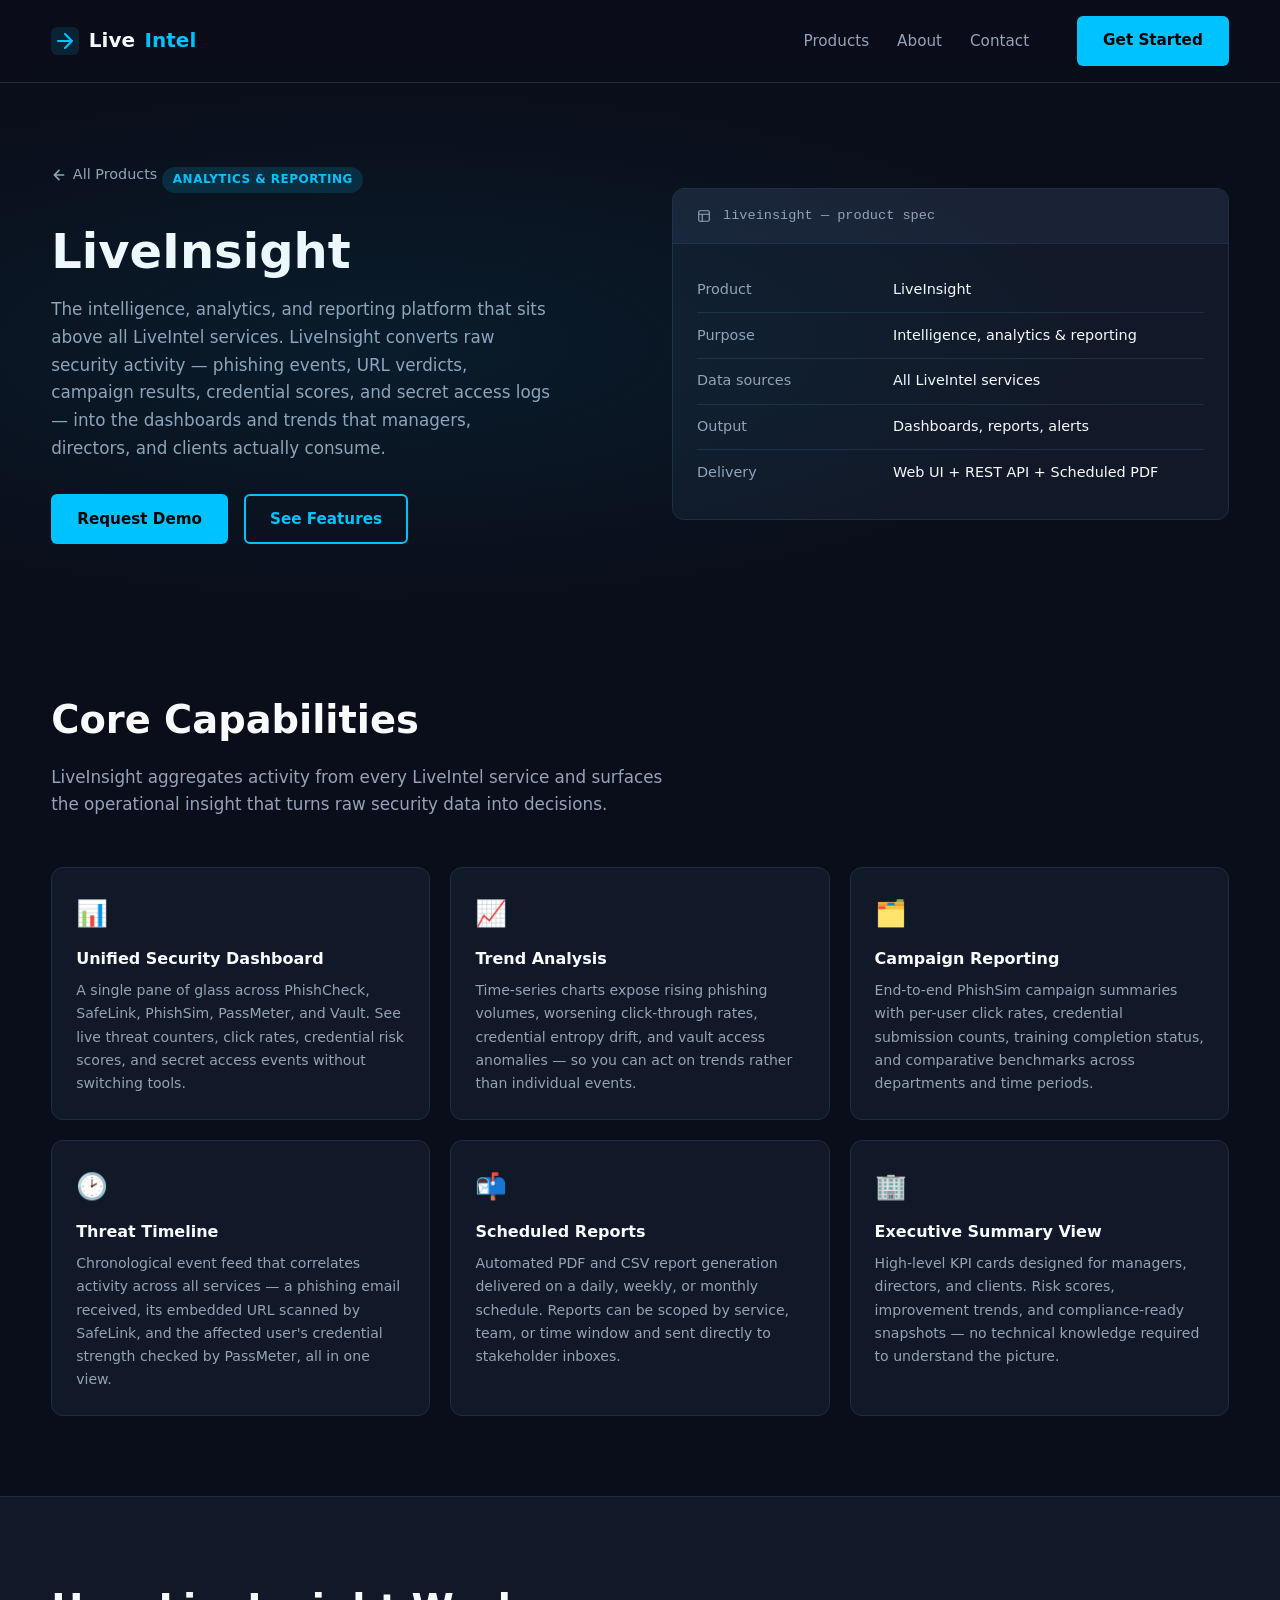
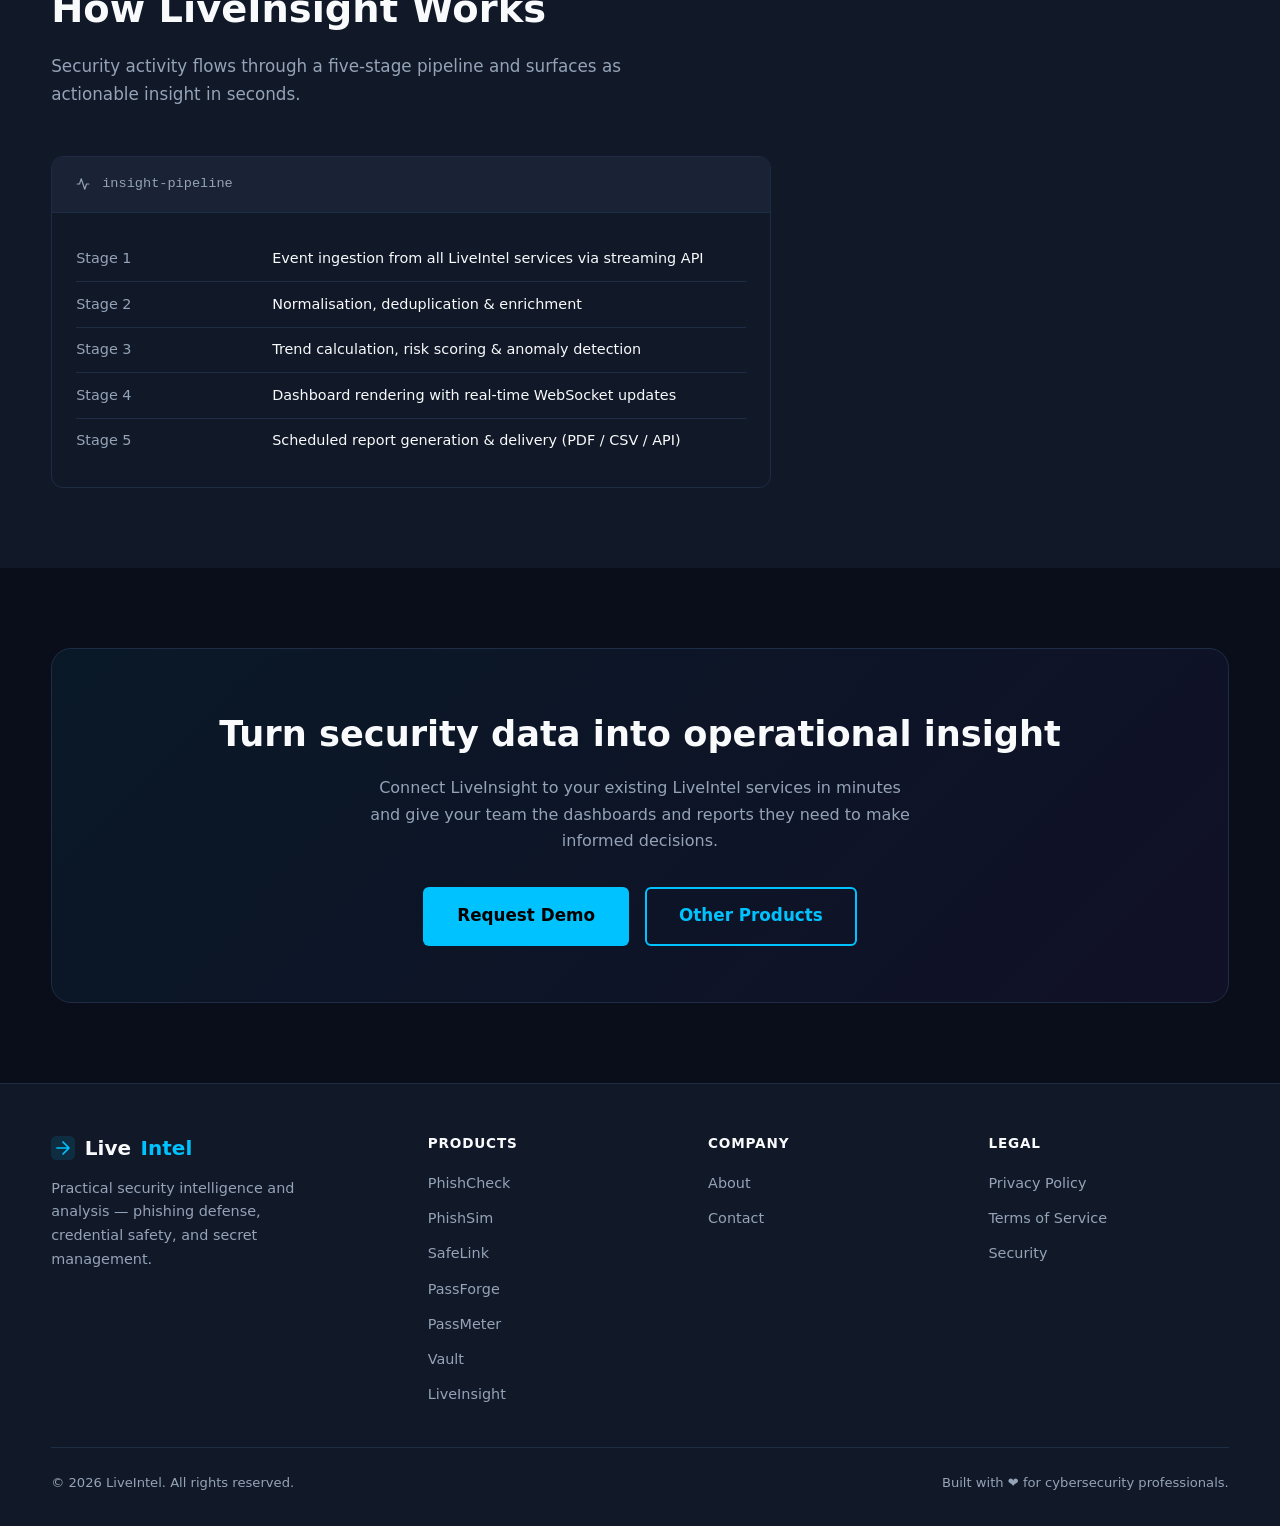
==== products/liveinsight.html @ db3610fa "Plan: apply marketing framework (three-layer architecture) Co-authored-by: tqtran <2010625+tqtran@us" ====
<!DOCTYPE html>
<html lang="en">
<head>
  <meta charset="UTF-8" />
  <meta name="viewport" content="width=device-width, initial-scale=1.0" />
  <meta name="description" content="LiveInsight — Intelligence, analytics, and reporting platform that sits above LiveIntel services and converts security activity into meaningful operational insight." />
  <title>LiveInsight | LiveIntel</title>
  <link rel="stylesheet" href="../css/styles.css" />
  <style>
    .fade-in { opacity: 0; transform: translateY(20px); transition: opacity .5s ease, transform .5s ease; }
    .fade-in.visible { opacity: 1; transform: none; }
  </style>
</head>
<body>

<!-- HEADER -->
<header class="site-header">
  <div class="container">
    <nav class="nav" aria-label="Main navigation">
      <a href="../index.html" class="nav-logo" aria-label="LiveIntel home">
        <svg width="28" height="28" viewBox="0 0 28 28" fill="none" aria-hidden="true">
          <rect width="28" height="28" rx="6" fill="#00c2ff" fill-opacity=".12"/>
          <path d="M7 14h14M14 7l7 7-7 7" stroke="#00c2ff" stroke-width="2" stroke-linecap="round" stroke-linejoin="round"/>
        </svg>
        Live<span>Intel</span>
      </a>
      <button class="nav-toggle" aria-controls="nav-links" aria-expanded="false" aria-label="Toggle navigation">
        <span></span><span></span><span></span>
      </button>
      <ul class="nav-links" id="nav-links" role="list">
        <li><a href="../index.html#products">Products</a></li>
        <li><a href="../index.html#about">About</a></li>
        <li><a href="../index.html#contact">Contact</a></li>
      </ul>
      <a href="../index.html#contact" class="btn btn-primary nav-cta">Get Started</a>
    </nav>
  </div>
</header>

<main>

  <!-- PRODUCT HERO -->
  <section class="product-hero" aria-labelledby="li-title">
    <div class="container">
      <div class="product-hero-inner">
        <div>
          <a href="../index.html#products" class="product-hero-back">
            <svg width="16" height="16" viewBox="0 0 24 24" fill="none" stroke="currentColor" stroke-width="2.5" stroke-linecap="round" stroke-linejoin="round" aria-hidden="true"><path d="M19 12H5M12 19l-7-7 7-7"/></svg>
            All Products
          </a>
          <span class="badge badge-blue">Analytics &amp; Reporting</span>
          <h1 class="product-hero-title" id="li-title">LiveInsight</h1>
          <p class="product-hero-desc">
            The intelligence, analytics, and reporting platform that sits above all
            LiveIntel services. LiveInsight converts raw security activity —
            phishing events, URL verdicts, campaign results, credential scores, and
            secret access logs — into the dashboards and trends that managers,
            directors, and clients actually consume.
          </p>
          <div style="display:flex; gap:1rem; flex-wrap:wrap;">
            <a href="../index.html#contact" class="btn btn-primary">Request Demo</a>
            <a href="#features" class="btn btn-outline">See Features</a>
          </div>
        </div>

        <!-- Mini spec card -->
        <div class="spec-box fade-in">
          <div class="spec-box-header">
            <svg width="14" height="14" viewBox="0 0 24 24" fill="none" stroke="currentColor" stroke-width="2" stroke-linecap="round" stroke-linejoin="round" aria-hidden="true"><rect x="3" y="3" width="18" height="18" rx="2"/><path d="M3 9h18M9 21V9"/></svg>
            liveinsight — product spec
          </div>
          <div class="spec-box-body">
            <div class="spec-row"><span class="spec-key">Product</span><span class="spec-val">LiveInsight</span></div>
            <div class="spec-row"><span class="spec-key">Purpose</span><span class="spec-val">Intelligence, analytics &amp; reporting</span></div>
            <div class="spec-row"><span class="spec-key">Data sources</span><span class="spec-val">All LiveIntel services</span></div>
            <div class="spec-row"><span class="spec-key">Output</span><span class="spec-val">Dashboards, reports, alerts</span></div>
            <div class="spec-row"><span class="spec-key">Delivery</span><span class="spec-val">Web UI + REST API + Scheduled PDF</span></div>
          </div>
        </div>
      </div>
    </div>
  </section>

  <!-- FEATURES -->
  <section class="section" id="features" aria-labelledby="features-heading">
    <div class="container">
      <h2 class="section-title fade-in" id="features-heading">Core Capabilities</h2>
      <p class="section-subtitle fade-in">
        LiveInsight aggregates activity from every LiveIntel service and surfaces
        the operational insight that turns raw security data into decisions.
      </p>

      <div class="features-grid">

        <div class="feature-card fade-in">
          <div class="feature-icon" aria-hidden="true">📊</div>
          <h3 class="feature-title">Unified Security Dashboard</h3>
          <p class="feature-desc">
            A single pane of glass across PhishCheck, SafeLink, PhishSim,
            PassMeter, and Vault. See live threat counters, click rates,
            credential risk scores, and secret access events without switching tools.
          </p>
        </div>

        <div class="feature-card fade-in">
          <div class="feature-icon" aria-hidden="true">📈</div>
          <h3 class="feature-title">Trend Analysis</h3>
          <p class="feature-desc">
            Time-series charts expose rising phishing volumes, worsening
            click-through rates, credential entropy drift, and vault access
            anomalies — so you can act on trends rather than individual events.
          </p>
        </div>

        <div class="feature-card fade-in">
          <div class="feature-icon" aria-hidden="true">🗂️</div>
          <h3 class="feature-title">Campaign Reporting</h3>
          <p class="feature-desc">
            End-to-end PhishSim campaign summaries with per-user click rates,
            credential submission counts, training completion status, and
            comparative benchmarks across departments and time periods.
          </p>
        </div>

        <div class="feature-card fade-in">
          <div class="feature-icon" aria-hidden="true">🕑</div>
          <h3 class="feature-title">Threat Timeline</h3>
          <p class="feature-desc">
            Chronological event feed that correlates activity across all services —
            a phishing email received, its embedded URL scanned by SafeLink, and
            the affected user's credential strength checked by PassMeter, all in one view.
          </p>
        </div>

        <div class="feature-card fade-in">
          <div class="feature-icon" aria-hidden="true">📬</div>
          <h3 class="feature-title">Scheduled Reports</h3>
          <p class="feature-desc">
            Automated PDF and CSV report generation delivered on a daily, weekly,
            or monthly schedule. Reports can be scoped by service, team, or time
            window and sent directly to stakeholder inboxes.
          </p>
        </div>

        <div class="feature-card fade-in">
          <div class="feature-icon" aria-hidden="true">🏢</div>
          <h3 class="feature-title">Executive Summary View</h3>
          <p class="feature-desc">
            High-level KPI cards designed for managers, directors, and clients.
            Risk scores, improvement trends, and compliance-ready snapshots
            — no technical knowledge required to understand the picture.
          </p>
        </div>

      </div>
    </div>
  </section>

  <!-- HOW IT WORKS -->
  <section class="section" style="background:var(--clr-surface); border-top:1px solid var(--clr-border);" aria-labelledby="how-heading">
    <div class="container">
      <h2 class="section-title fade-in" id="how-heading">How LiveInsight Works</h2>
      <p class="section-subtitle fade-in">Security activity flows through a five-stage pipeline and surfaces as actionable insight in seconds.</p>

      <div class="spec-box fade-in" style="max-width:720px;">
        <div class="spec-box-header">
          <svg width="14" height="14" viewBox="0 0 24 24" fill="none" stroke="currentColor" stroke-width="2" stroke-linecap="round" stroke-linejoin="round" aria-hidden="true"><polyline points="22 12 18 12 15 21 9 3 6 12 2 12"/></svg>
          insight-pipeline
        </div>
        <div class="spec-box-body">
          <div class="spec-row"><span class="spec-key">Stage 1</span><span class="spec-val">Event ingestion from all LiveIntel services via streaming API</span></div>
          <div class="spec-row"><span class="spec-key">Stage 2</span><span class="spec-val">Normalisation, deduplication &amp; enrichment</span></div>
          <div class="spec-row"><span class="spec-key">Stage 3</span><span class="spec-val">Trend calculation, risk scoring &amp; anomaly detection</span></div>
          <div class="spec-row"><span class="spec-key">Stage 4</span><span class="spec-val">Dashboard rendering with real-time WebSocket updates</span></div>
          <div class="spec-row"><span class="spec-key">Stage 5</span><span class="spec-val">Scheduled report generation &amp; delivery (PDF / CSV / API)</span></div>
        </div>
      </div>
    </div>
  </section>

  <!-- CTA -->
  <section class="section" aria-labelledby="cta-heading">
    <div class="container">
      <div class="cta-banner fade-in">
        <h2 class="cta-banner-title" id="cta-heading">Turn security data into operational insight</h2>
        <p class="cta-banner-desc">
          Connect LiveInsight to your existing LiveIntel services in minutes and
          give your team the dashboards and reports they need to make informed decisions.
        </p>
        <div class="cta-banner-actions">
          <a href="../index.html#contact" class="btn btn-primary btn-lg">Request Demo</a>
          <a href="../index.html#products" class="btn btn-outline btn-lg">Other Products</a>
        </div>
      </div>
    </div>
  </section>

</main>

<!-- FOOTER -->
<footer class="site-footer" aria-label="Site footer">
  <div class="container">
    <div class="footer-grid">
      <div class="footer-brand">
        <a href="../index.html" class="nav-logo" aria-label="LiveIntel home">
          <svg width="24" height="24" viewBox="0 0 28 28" fill="none" aria-hidden="true">
            <rect width="28" height="28" rx="6" fill="#00c2ff" fill-opacity=".12"/>
            <path d="M7 14h14M14 7l7 7-7 7" stroke="#00c2ff" stroke-width="2" stroke-linecap="round" stroke-linejoin="round"/>
          </svg>
          Live<span>Intel</span>
        </a>
        <p>Practical security intelligence and analysis — phishing defense, credential safety, and secret management.</p>
      </div>
      <nav aria-label="Products footer links">
        <h3 class="footer-col-title">Products</h3>
        <ul class="footer-links" role="list">
          <li><a href="phishcheck.html">PhishCheck</a></li>
          <li><a href="phishsim.html">PhishSim</a></li>
          <li><a href="safelink.html">SafeLink</a></li>
          <li><a href="passforge.html">PassForge</a></li>
          <li><a href="passmeter.html">PassMeter</a></li>
          <li><a href="vault.html">Vault</a></li>
          <li><a href="liveinsight.html">LiveInsight</a></li>
        </ul>
      </nav>
      <nav aria-label="Company footer links">
        <h3 class="footer-col-title">Company</h3>
        <ul class="footer-links" role="list">
          <li><a href="../index.html#about">About</a></li>
          <li><a href="../index.html#contact">Contact</a></li>
        </ul>
      </nav>
      <nav aria-label="Legal footer links">
        <h3 class="footer-col-title">Legal</h3>
        <ul class="footer-links" role="list">
          <li><a href="#">Privacy Policy</a></li>
          <li><a href="#">Terms of Service</a></li>
          <li><a href="#">Security</a></li>
        </ul>
      </nav>
    </div>
    <div class="footer-bottom">
      <p>&copy; <span id="year"></span> LiveIntel. All rights reserved.</p>
      <p>Built with ❤ for cybersecurity professionals.</p>
    </div>
  </div>
</footer>

<script src="../js/main.js"></script>
<script>document.getElementById('year').textContent = new Date().getFullYear();</script>
</body>
</html>
---- css/styles.css ----
/* =========================================================
   LiveIntel – Global Stylesheet
   ========================================================= */

/* ---------- Reset & Custom Properties ------------------- */
*, *::before, *::after {
  box-sizing: border-box;
  margin: 0;
  padding: 0;
}

:root {
  --clr-bg:          #0a0e1a;
  --clr-surface:     #111827;
  --clr-surface-2:   #1a2235;
  --clr-border:      #1e2d45;
  --clr-primary:     #00c2ff;
  --clr-primary-dim: #0099cc;
  --clr-accent:      #7c3aed;
  --clr-accent-2:    #10b981;
  --clr-danger:      #ef4444;
  --clr-warning:     #f59e0b;
  --clr-text:        #e2e8f0;
  --clr-text-muted:  #94a3b8;
  --clr-heading:     #f8fafc;
  --radius-sm:       6px;
  --radius-md:       12px;
  --radius-lg:       20px;
  --shadow-card:     0 4px 24px rgba(0,0,0,.45);
  --shadow-glow:     0 0 20px rgba(0,194,255,.18);
  --font-sans:       'Segoe UI', system-ui, -apple-system, sans-serif;
  --font-mono:       'Cascadia Code', 'Fira Code', 'Courier New', monospace;
  --transition:      .25s ease;
}

html {
  scroll-behavior: smooth;
}

body {
  background: var(--clr-bg);
  color: var(--clr-text);
  font-family: var(--font-sans);
  line-height: 1.65;
  min-height: 100vh;
}

img { max-width: 100%; display: block; }
a  { color: var(--clr-primary); text-decoration: none; }
a:hover { text-decoration: underline; }

/* ---------- Utility ------------------------------------ */
.container {
  width: min(1200px, 92%);
  margin-inline: auto;
}

.section {
  padding-block: 5rem;
}

.section-title {
  font-size: clamp(1.6rem, 3vw, 2.4rem);
  font-weight: 700;
  color: var(--clr-heading);
  margin-bottom: .75rem;
}

.section-subtitle {
  color: var(--clr-text-muted);
  font-size: 1.05rem;
  margin-bottom: 3rem;
  max-width: 640px;
}

.badge {
  display: inline-block;
  padding: .2rem .65rem;
  border-radius: 999px;
  font-size: .75rem;
  font-weight: 600;
  letter-spacing: .04em;
  text-transform: uppercase;
}

.badge-blue    { background: rgba(0,194,255,.15); color: var(--clr-primary); }
.badge-purple  { background: rgba(124,58,237,.15); color: #a78bfa; }
.badge-green   { background: rgba(16,185,129,.15); color: var(--clr-accent-2); }
.badge-red     { background: rgba(239,68,68,.15);  color: #f87171; }
.badge-yellow  { background: rgba(245,158,11,.15); color: #fbbf24; }

.btn {
  display: inline-flex;
  align-items: center;
  gap: .45rem;
  padding: .65rem 1.5rem;
  border-radius: var(--radius-sm);
  font-size: .95rem;
  font-weight: 600;
  cursor: pointer;
  border: 2px solid transparent;
  transition: var(--transition);
  white-space: nowrap;
}

.btn-primary {
  background: var(--clr-primary);
  color: #000;
}
.btn-primary:hover {
  background: var(--clr-primary-dim);
  text-decoration: none;
}

.btn-outline {
  background: transparent;
  border-color: var(--clr-primary);
  color: var(--clr-primary);
}
.btn-outline:hover {
  background: rgba(0,194,255,.08);
  text-decoration: none;
}

.btn-lg {
  padding: .85rem 2rem;
  font-size: 1.05rem;
}

/* ---------- Header / Nav ------------------------------- */
.site-header {
  position: sticky;
  top: 0;
  z-index: 100;
  background: rgba(10,14,26,.9);
  backdrop-filter: blur(12px);
  border-bottom: 1px solid var(--clr-border);
}

.nav {
  display: flex;
  align-items: center;
  gap: 2rem;
  padding-block: 1rem;
}

.nav-logo {
  display: flex;
  align-items: center;
  gap: .6rem;
  font-size: 1.25rem;
  font-weight: 700;
  color: var(--clr-heading);
  flex-shrink: 0;
}

.nav-logo svg { flex-shrink: 0; }

.nav-logo span { color: var(--clr-primary); }

.nav-links {
  display: flex;
  align-items: center;
  gap: 1.75rem;
  list-style: none;
  margin-left: auto;
}

.nav-links a {
  color: var(--clr-text-muted);
  font-size: .95rem;
  font-weight: 500;
  transition: color var(--transition);
}

.nav-links a:hover,
.nav-links a.active {
  color: var(--clr-primary);
  text-decoration: none;
}

.nav-cta { margin-left: 1rem; }

.nav-toggle {
  display: none;
  flex-direction: column;
  gap: 5px;
  background: none;
  border: none;
  cursor: pointer;
  padding: .25rem;
  margin-left: auto;
}

.nav-toggle span {
  display: block;
  width: 24px;
  height: 2px;
  background: var(--clr-text);
  border-radius: 2px;
  transition: var(--transition);
}

/* ---------- Hero --------------------------------------- */
.hero {
  padding-block: 7rem 5rem;
  position: relative;
  overflow: hidden;
}

.hero::before {
  content: '';
  position: absolute;
  inset: 0;
  background: radial-gradient(ellipse 70% 60% at 50% -10%, rgba(0,194,255,.12), transparent);
  pointer-events: none;
}

.hero-grid {
  display: grid;
  grid-template-columns: 1fr 1fr;
  align-items: center;
  gap: 4rem;
}

.hero-eyebrow {
  display: flex;
  align-items: center;
  gap: .5rem;
  margin-bottom: 1.25rem;
}

.hero-eyebrow-dot {
  width: 8px;
  height: 8px;
  border-radius: 50%;
  background: var(--clr-primary);
  animation: pulse 2s infinite;
}

@keyframes pulse {
  0%, 100% { opacity: 1; transform: scale(1); }
  50%       { opacity: .5; transform: scale(1.4); }
}

.hero-title {
  font-size: clamp(2.2rem, 5vw, 3.6rem);
  font-weight: 800;
  color: var(--clr-heading);
  line-height: 1.15;
  margin-bottom: 1.25rem;
}

.hero-title span { color: var(--clr-primary); }

.hero-desc {
  font-size: 1.1rem;
  color: var(--clr-text-muted);
  max-width: 520px;
  margin-bottom: 2.25rem;
}

.hero-actions {
  display: flex;
  flex-wrap: wrap;
  gap: 1rem;
  align-items: center;
}

/* Hero visual */
.hero-visual {
  display: flex;
  justify-content: center;
}

.hero-terminal {
  background: var(--clr-surface);
  border: 1px solid var(--clr-border);
  border-radius: var(--radius-md);
  width: 100%;
  max-width: 480px;
  box-shadow: var(--shadow-card), var(--shadow-glow);
  overflow: hidden;
}

.terminal-bar {
  display: flex;
  align-items: center;
  gap: .5rem;
  padding: .65rem 1rem;
  background: var(--clr-surface-2);
  border-bottom: 1px solid var(--clr-border);
}

.terminal-dot {
  width: 12px; height: 12px; border-radius: 50%;
}
.dot-red    { background: #ff5f57; }
.dot-yellow { background: #febc2e; }
.dot-green  { background: #28c840; }

.terminal-title {
  margin-left: auto;
  font-size: .75rem;
  color: var(--clr-text-muted);
  font-family: var(--font-mono);
}

.terminal-body {
  padding: 1.25rem 1.5rem;
  font-family: var(--font-mono);
  font-size: .82rem;
  line-height: 1.8;
}

.terminal-line { display: flex; gap: .5rem; }
.t-prompt { color: var(--clr-accent-2); }
.t-cmd    { color: var(--clr-text); }
.t-out    { color: var(--clr-text-muted); padding-left: 1.2rem; }
.t-ok     { color: var(--clr-accent-2); }
.t-warn   { color: var(--clr-warning); }
.t-err    { color: var(--clr-danger); }
.t-info   { color: var(--clr-primary); }

/* ---------- Products Section --------------------------- */
.products-grid {
  display: grid;
  grid-template-columns: repeat(auto-fill, minmax(320px, 1fr));
  gap: 1.5rem;
}

.product-card {
  background: var(--clr-surface);
  border: 1px solid var(--clr-border);
  border-radius: var(--radius-md);
  padding: 1.75rem;
  display: flex;
  flex-direction: column;
  gap: 1rem;
  transition: border-color var(--transition), box-shadow var(--transition), transform var(--transition);
}

.product-card:hover {
  border-color: var(--clr-primary);
  box-shadow: var(--shadow-glow);
  transform: translateY(-3px);
  text-decoration: none;
}

.product-card-icon {
  width: 48px;
  height: 48px;
  border-radius: var(--radius-sm);
  display: flex;
  align-items: center;
  justify-content: center;
}

.icon-blue   { background: rgba(0,194,255,.12); color: var(--clr-primary); }
.icon-purple { background: rgba(124,58,237,.12); color: #a78bfa; }
.icon-green  { background: rgba(16,185,129,.12); color: var(--clr-accent-2); }
.icon-red    { background: rgba(239,68,68,.12);  color: #f87171; }
.icon-yellow { background: rgba(245,158,11,.12); color: #fbbf24; }

.product-card-name {
  font-size: 1.1rem;
  font-weight: 700;
  color: var(--clr-heading);
}

.product-card-purpose {
  font-size: .88rem;
  color: var(--clr-text-muted);
  font-style: italic;
}

.product-card-desc {
  font-size: .92rem;
  color: var(--clr-text);
  flex: 1;
}

.product-card-link {
  display: inline-flex;
  align-items: center;
  gap: .35rem;
  font-size: .9rem;
  font-weight: 600;
  color: var(--clr-primary);
  margin-top: auto;
  transition: gap var(--transition);
}

.product-card-link:hover {
  gap: .6rem;
  text-decoration: none;
}

/* ---------- Feature / Stats strip ---------------------- */
.stats-strip {
  background: var(--clr-surface);
  border-top: 1px solid var(--clr-border);
  border-bottom: 1px solid var(--clr-border);
}

.stats-grid {
  display: grid;
  grid-template-columns: repeat(auto-fit, minmax(160px, 1fr));
  gap: 0;
}

.stat-item {
  padding: 2.5rem 1.5rem;
  text-align: center;
  border-right: 1px solid var(--clr-border);
}

.stat-item:last-child { border-right: none; }

.stat-number {
  font-size: 2.2rem;
  font-weight: 800;
  color: var(--clr-primary);
  line-height: 1;
  margin-bottom: .35rem;
}

.stat-label {
  font-size: .85rem;
  color: var(--clr-text-muted);
  text-transform: uppercase;
  letter-spacing: .05em;
}

/* ---------- Function tags ------------------------------ */
.func-list {
  display: flex;
  flex-wrap: wrap;
  gap: .5rem;
  list-style: none;
}

.func-tag {
  background: var(--clr-surface-2);
  border: 1px solid var(--clr-border);
  border-radius: 999px;
  padding: .25rem .75rem;
  font-size: .8rem;
  color: var(--clr-text-muted);
  font-family: var(--font-mono);
}

/* ---------- Product Detail Page ------------------------ */
.product-hero {
  padding-block: 5rem 4rem;
  position: relative;
  overflow: hidden;
}

.product-hero::before {
  content: '';
  position: absolute;
  inset: 0;
  background: radial-gradient(ellipse 60% 50% at 30% 50%, rgba(0,194,255,.08), transparent);
  pointer-events: none;
}

.product-hero-inner {
  display: grid;
  grid-template-columns: 1fr 1fr;
  gap: 4rem;
  align-items: center;
}

.product-hero-back {
  display: inline-flex;
  align-items: center;
  gap: .35rem;
  color: var(--clr-text-muted);
  font-size: .9rem;
  margin-bottom: 1.5rem;
  transition: color var(--transition);
}
.product-hero-back:hover { color: var(--clr-primary); text-decoration: none; }

.product-hero-title {
  font-size: clamp(2rem, 4vw, 3rem);
  font-weight: 800;
  color: var(--clr-heading);
  margin-block: .75rem 1rem;
  line-height: 1.2;
}

.product-hero-desc {
  font-size: 1.05rem;
  color: var(--clr-text-muted);
  max-width: 500px;
  margin-bottom: 2rem;
}

/* Features grid on product pages */
.features-grid {
  display: grid;
  grid-template-columns: repeat(auto-fill, minmax(280px, 1fr));
  gap: 1.25rem;
}

.feature-card {
  background: var(--clr-surface);
  border: 1px solid var(--clr-border);
  border-radius: var(--radius-md);
  padding: 1.5rem;
  transition: border-color var(--transition);
}

.feature-card:hover {
  border-color: rgba(0,194,255,.4);
}

.feature-icon {
  font-size: 1.6rem;
  margin-bottom: .75rem;
}

.feature-title {
  font-size: 1rem;
  font-weight: 700;
  color: var(--clr-heading);
  margin-bottom: .4rem;
}

.feature-desc {
  font-size: .88rem;
  color: var(--clr-text-muted);
}

/* Architecture / specs box */
.spec-box {
  background: var(--clr-surface);
  border: 1px solid var(--clr-border);
  border-radius: var(--radius-md);
  overflow: hidden;
}

.spec-box-header {
  display: flex;
  align-items: center;
  gap: .75rem;
  padding: 1rem 1.5rem;
  background: var(--clr-surface-2);
  border-bottom: 1px solid var(--clr-border);
  font-size: .85rem;
  font-family: var(--font-mono);
  color: var(--clr-text-muted);
}

.spec-box-body {
  padding: 1.5rem;
}

.spec-row {
  display: flex;
  gap: 1rem;
  padding: .65rem 0;
  border-bottom: 1px solid var(--clr-border);
  font-size: .9rem;
}

.spec-row:last-child { border-bottom: none; }

.spec-key {
  color: var(--clr-text-muted);
  min-width: 180px;
  flex-shrink: 0;
}

.spec-val {
  color: var(--clr-heading);
  font-weight: 500;
}

/* ---------- CTA Banner --------------------------------- */
.cta-banner {
  background: linear-gradient(135deg, rgba(0,194,255,.06), rgba(124,58,237,.06));
  border: 1px solid var(--clr-border);
  border-radius: var(--radius-lg);
  padding: 3.5rem 3rem;
  text-align: center;
}

.cta-banner-title {
  font-size: clamp(1.5rem, 3vw, 2.2rem);
  font-weight: 700;
  color: var(--clr-heading);
  margin-bottom: .75rem;
}

.cta-banner-desc {
  color: var(--clr-text-muted);
  font-size: 1rem;
  margin-bottom: 2rem;
  max-width: 540px;
  margin-inline: auto;
}

.cta-banner-actions {
  display: flex;
  gap: 1rem;
  justify-content: center;
  flex-wrap: wrap;
}

/* ---------- Footer ------------------------------------- */
.site-footer {
  background: var(--clr-surface);
  border-top: 1px solid var(--clr-border);
  padding-block: 3rem 2rem;
}

.footer-grid {
  display: grid;
  grid-template-columns: 1.4fr repeat(3, 1fr);
  gap: 2.5rem;
  margin-bottom: 2.5rem;
}

.footer-brand p {
  font-size: .9rem;
  color: var(--clr-text-muted);
  margin-top: .75rem;
  max-width: 260px;
}

.footer-col-title {
  font-size: .85rem;
  font-weight: 700;
  text-transform: uppercase;
  letter-spacing: .06em;
  color: var(--clr-heading);
  margin-bottom: 1rem;
}

.footer-links {
  list-style: none;
  display: flex;
  flex-direction: column;
  gap: .55rem;
}

.footer-links a {
  font-size: .9rem;
  color: var(--clr-text-muted);
  transition: color var(--transition);
}

.footer-links a:hover {
  color: var(--clr-primary);
  text-decoration: none;
}

.footer-bottom {
  padding-top: 1.5rem;
  border-top: 1px solid var(--clr-border);
  display: flex;
  align-items: center;
  justify-content: space-between;
  flex-wrap: wrap;
  gap: 1rem;
}

.footer-bottom p {
  font-size: .82rem;
  color: var(--clr-text-muted);
}

/* ---------- Responsive --------------------------------- */
@media (max-width: 960px) {
  .hero-grid,
  .product-hero-inner {
    grid-template-columns: 1fr;
  }

  .hero-visual { order: -1; }

  .footer-grid {
    grid-template-columns: 1fr 1fr;
  }

  .stat-item { padding: 2rem 1rem; }
}

@media (max-width: 680px) {
  .nav-links,
  .nav-cta {
    display: none;
    flex-direction: column;
    position: absolute;
    top: 100%;
    left: 0;
    right: 0;
    background: var(--clr-surface);
    border-bottom: 1px solid var(--clr-border);
    padding: 1.25rem 1.5rem;
    gap: 1rem;
    z-index: 200;
  }

  .nav-links.open,
  .nav-cta.open {
    display: flex;
  }

  .nav-toggle { display: flex; }

  .site-header .nav { position: relative; flex-wrap: wrap; }

  .hero { padding-block: 4rem 3rem; }

  .footer-grid { grid-template-columns: 1fr; }

  .footer-bottom { flex-direction: column; text-align: center; }

  .stats-grid { grid-template-columns: 1fr 1fr; }

  .stat-item:nth-child(2) { border-right: none; }

  .cta-banner { padding: 2rem 1.25rem; }
}
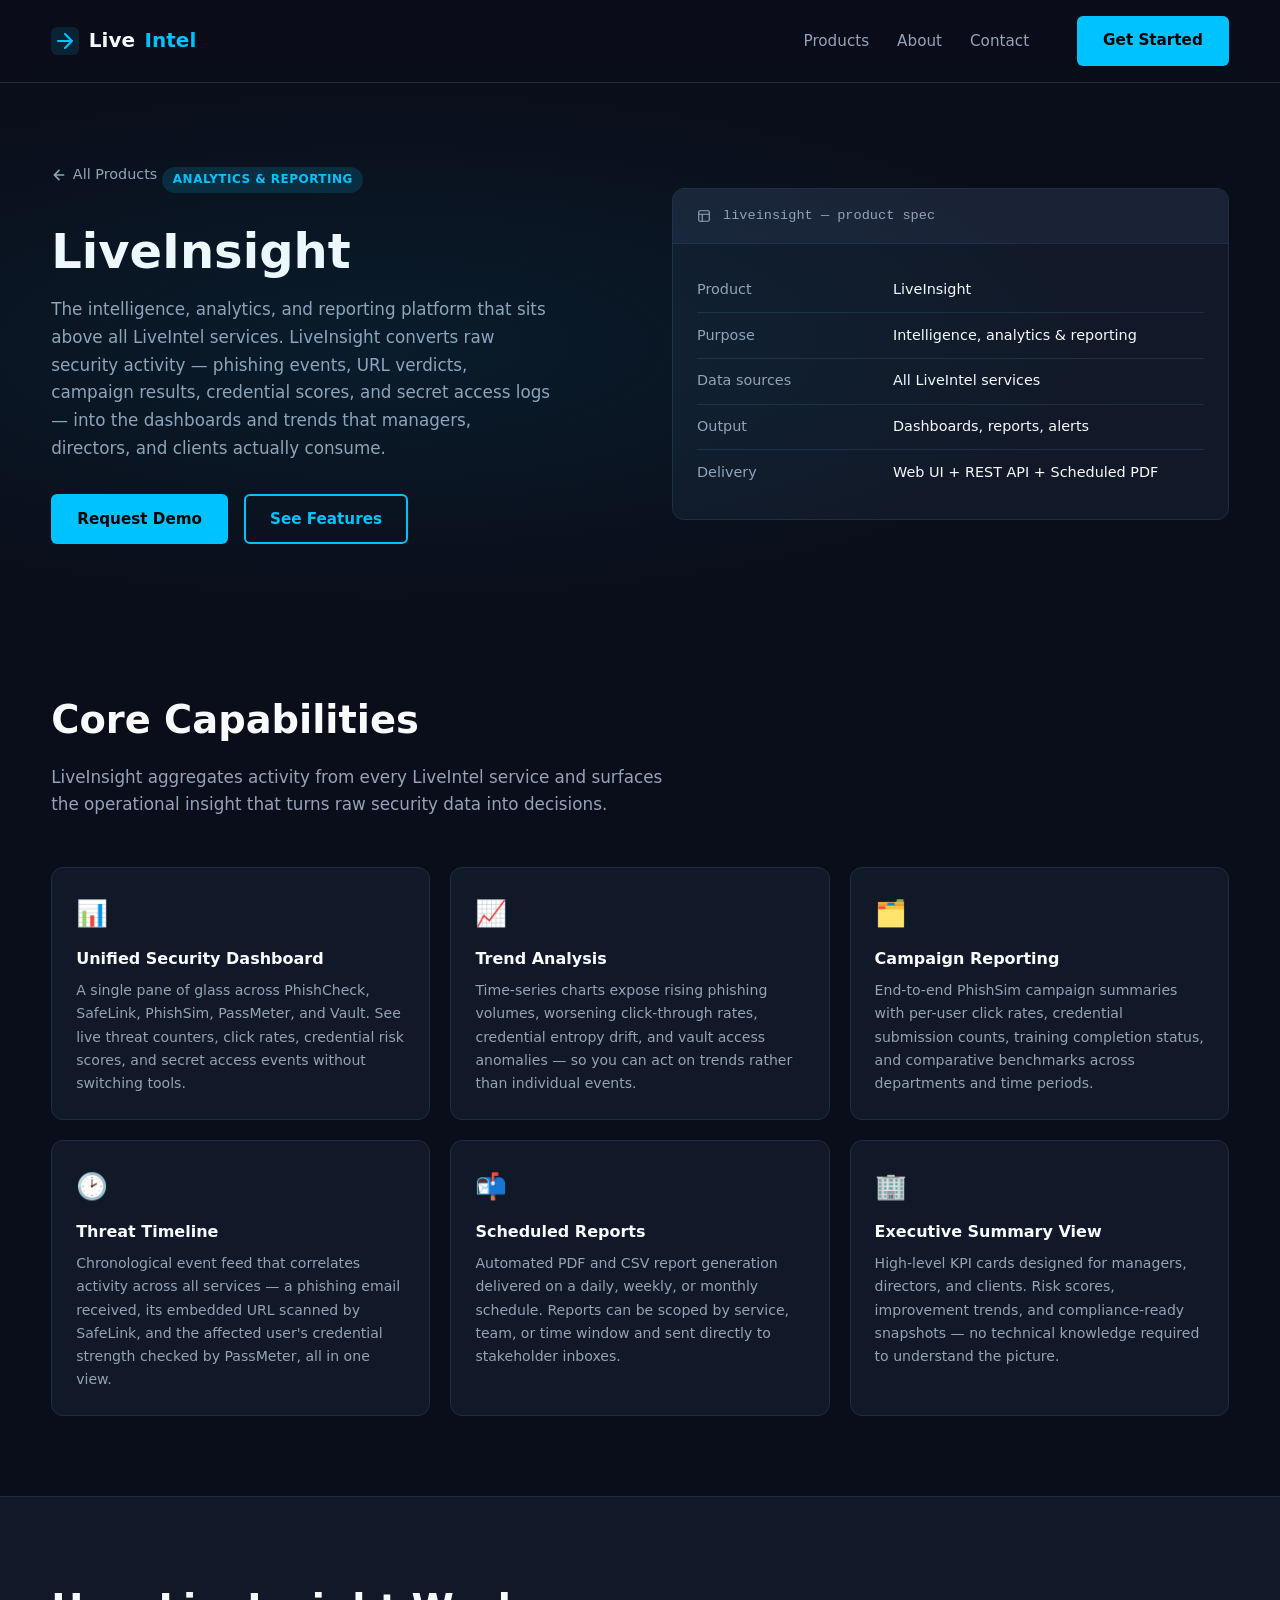
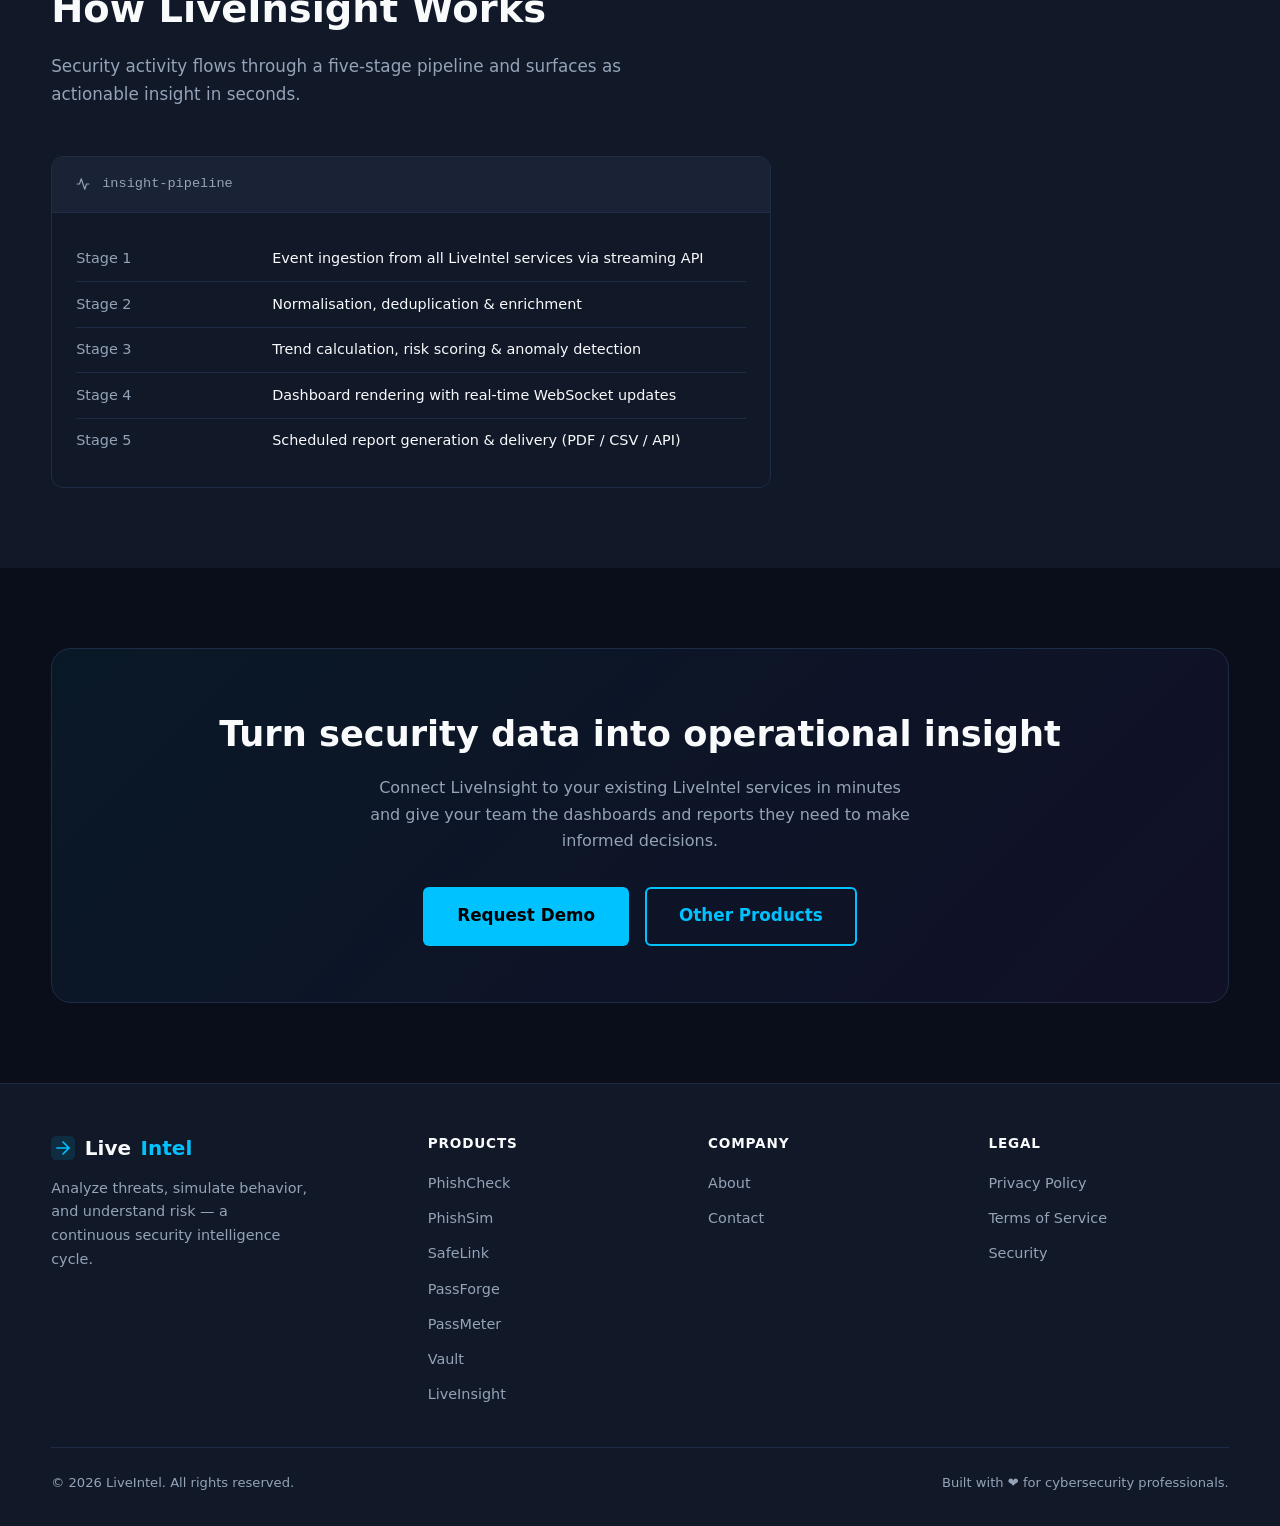
==== commit 1be4edc7: "Plan: add htaccess files for www redirect Co-authored-by: tqtran <2010625+tqtran@users.noreply.githu" ====
--- a/products/liveinsight.html
+++ b/products/liveinsight.html
@@ -209,7 +209,7 @@
           </svg>
           Live<span>Intel</span>
         </a>
-        <p>Practical security intelligence and analysis — phishing defense, credential safety, and secret management.</p>
+        <p>Analyze threats, simulate behavior, and understand risk — a continuous security intelligence cycle.</p>
       </div>
       <nav aria-label="Products footer links">
         <h3 class="footer-col-title">Products</h3>
